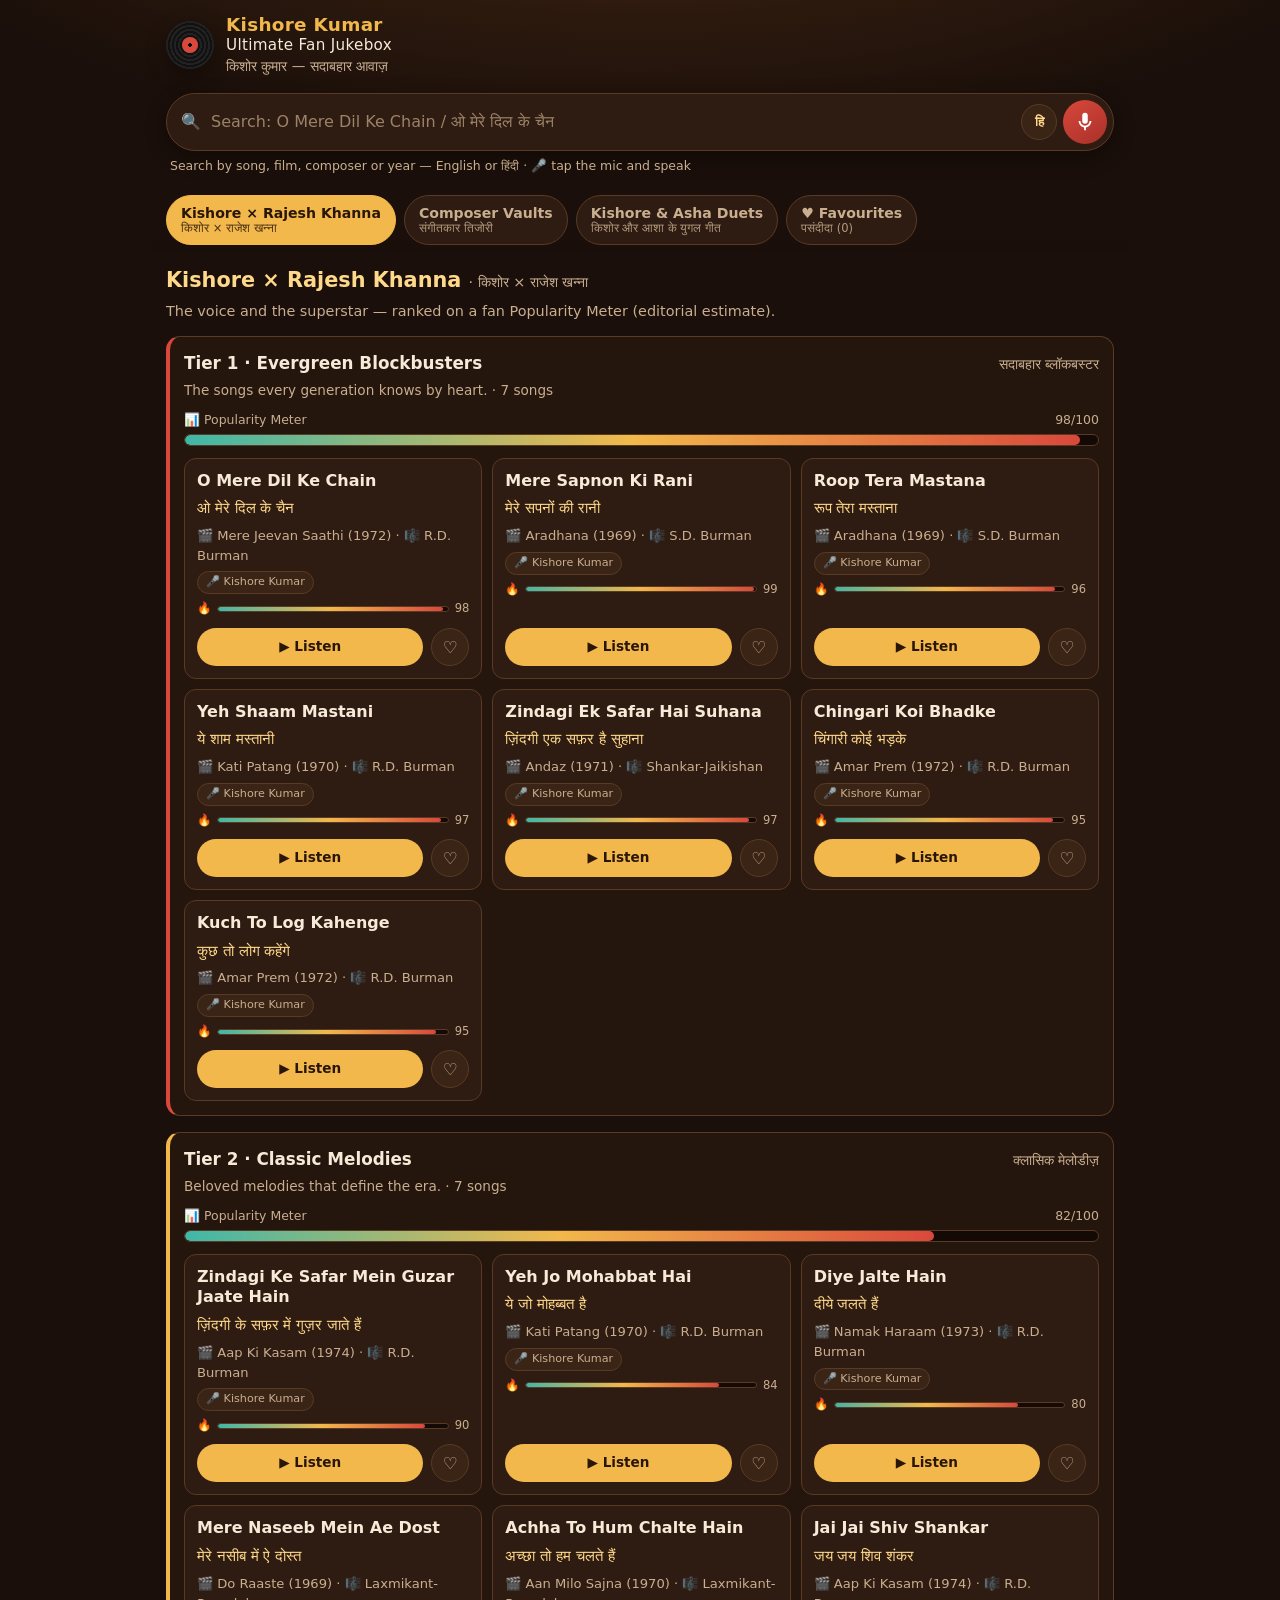
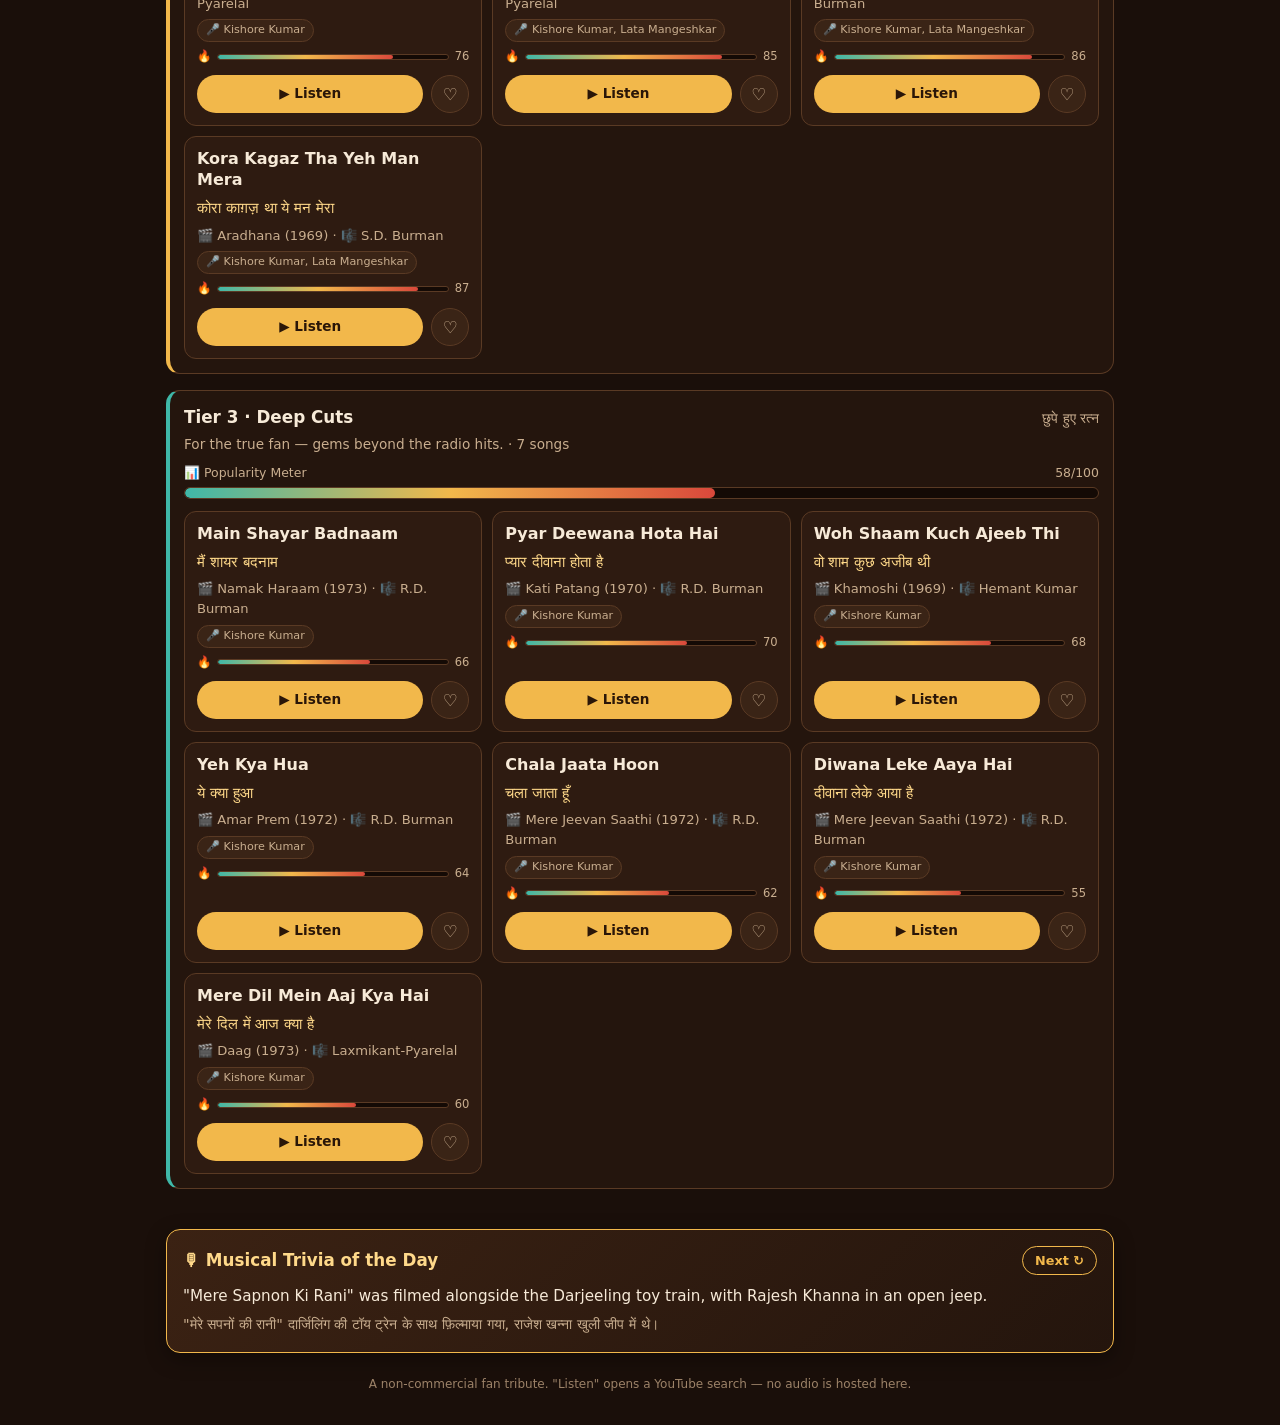
==== index.html @ 06e81169 "Add Kishore Kumar Jukebox PWA (app, search, voice search, offline)" ====
<!DOCTYPE html>
<html lang="en">
<head>
  <meta charset="UTF-8" />
  <meta name="viewport" content="width=device-width, initial-scale=1, viewport-fit=cover" />
  <title>Kishore Kumar Ultimate Fan Jukebox</title>
  <meta name="description" content="A fan-made jukebox of Kishore Kumar classics — Rajesh Khanna combos, R.D. Burman & Laxmikant-Pyarelal vaults, and Asha Bhosle duets." />
  <meta name="theme-color" content="#1a0f0a" />

  <!-- PWA -->
  <link rel="manifest" href="manifest.json" />
  <link rel="icon" type="image/png" sizes="192x192" href="icons/icon-192.png" />
  <link rel="apple-touch-icon" href="icons/icon-192.png" />
  <meta name="apple-mobile-web-app-capable" content="yes" />
  <meta name="apple-mobile-web-app-status-bar-style" content="black-translucent" />
  <meta name="apple-mobile-web-app-title" content="Kishore Jukebox" />

  <link rel="stylesheet" href="styles.css" />
</head>
<body>
  <a class="skip-link" href="#main">Skip to songs</a>

  <!-- ============ HEADER ============ -->
  <header class="app-header">
    <div class="brand">
      <div class="vinyl" aria-hidden="true"><span></span></div>
      <div>
        <h1>Kishore Kumar <span>Ultimate Fan Jukebox</span></h1>
        <p class="tagline" lang="hi">किशोर कुमार — सदाबहार आवाज़</p>
      </div>
    </div>
    <button id="installBtn" class="install-btn" hidden>⬇ Install App</button>
  </header>

  <!-- ============ SEARCH ============ -->
  <section class="search-wrap" aria-label="Search songs">
    <form id="searchForm" class="search-bar" role="search" autocomplete="off">
      <span class="search-icon" aria-hidden="true">🔍</span>
      <input
        id="searchInput"
        type="search"
        placeholder="Search: O Mere Dil Ke Chain / ओ मेरे दिल के चैन"
        aria-label="Search songs in English or Hindi"
        enterkeyhint="search"
      />
      <button type="button" id="clearBtn" class="icon-btn" aria-label="Clear search" hidden>✕</button>
      <button type="button" id="langBtn" class="lang-btn" aria-label="Voice language: Hindi" title="Voice language (tap to switch)">हि</button>
      <button type="button" id="micBtn" class="mic-btn" aria-label="Start voice search" title="Voice search">
        <svg viewBox="0 0 24 24" width="22" height="22" aria-hidden="true">
          <path fill="currentColor" d="M12 14a3 3 0 0 0 3-3V5a3 3 0 0 0-6 0v6a3 3 0 0 0 3 3Zm5-3a5 5 0 0 1-10 0H5a7 7 0 0 0 6 6.92V21h2v-3.08A7 7 0 0 0 19 11h-2Z"/>
        </svg>
        <span class="mic-ring" aria-hidden="true"></span>
      </button>
    </form>
    <p class="search-hint">Search by song, film, composer or year — English or हिंदी · 🎤 tap the mic and speak</p>
    <div id="voicePanel" class="voice-panel" hidden aria-live="polite">
      <div class="eq" aria-hidden="true"><i></i><i></i><i></i><i></i><i></i></div>
      <p id="voiceText" class="voice-text">Listening… बोलिए / speak now</p>
    </div>
  </section>

  <!-- ============ BUNDLE TABS ============ -->
  <nav class="tabs" role="tablist" aria-label="Bundles" id="tabs"></nav>

  <!-- ============ MAIN ============ -->
  <main id="main" class="content" tabindex="-1">
    <div id="view" aria-live="polite">
      <p class="loading">Loading the jukebox… 🎶</p>
    </div>
  </main>

  <!-- ============ TRIVIA ============ -->
  <section class="trivia" aria-labelledby="triviaTitle">
    <div class="trivia-head">
      <h2 id="triviaTitle">🎙 Musical Trivia of the Day</h2>
      <button id="nextTrivia" class="ghost-btn" aria-label="Show another trivia">Next ↻</button>
    </div>
    <p id="triviaText" class="trivia-text"></p>
    <p id="triviaTextHi" class="trivia-text hi" lang="hi"></p>
  </section>

  <footer class="app-footer">
    <p>A non-commercial fan tribute. "Listen" opens a YouTube search — no audio is hosted here.</p>
    <p id="netStatus" class="net-status"></p>
  </footer>

  <div id="toast" class="toast" role="status" aria-live="polite"></div>

  <script src="app.js" defer></script>
</body>
</html>
---- styles.css ----
/* =========================================================
   Kishore Kumar Ultimate Fan Jukebox — styles.css
   Retro vinyl / jukebox theme, mobile-first
   ========================================================= */

:root {
  --bg: #1a0f0a;
  --bg-2: #24150d;
  --card: #2e1b11;
  --card-2: #3a2416;
  --line: #5a3a24;
  --text: #f7ead8;
  --muted: #c9ae8f;
  --gold: #f2b84b;
  --gold-2: #ffd98a;
  --red: #d9483b;
  --teal: #3fb8a8;
  --pink: #e86a92;
  --radius: 14px;
  --shadow: 0 6px 20px rgba(0, 0, 0, 0.35);
  --font: "Segoe UI", Roboto, "Noto Sans", "Noto Sans Devanagari", "Mangal", system-ui, sans-serif;
}

* { box-sizing: border-box; }

html { -webkit-text-size-adjust: 100%; }

body {
  margin: 0;
  font-family: var(--font);
  color: var(--text);
  background:
    radial-gradient(1200px 500px at 50% -200px, #4a2a14 0%, transparent 70%),
    var(--bg);
  min-height: 100vh;
  line-height: 1.5;
  padding-bottom: env(safe-area-inset-bottom);
}

.skip-link {
  position: absolute; left: -999px; top: 8px;
  background: var(--gold); color: #000; padding: 8px 12px; border-radius: 8px; z-index: 100;
}
.skip-link:focus { left: 8px; }

button { font-family: inherit; cursor: pointer; }
:focus-visible { outline: 3px solid var(--gold-2); outline-offset: 2px; }

/* ---------- Header ---------- */
.app-header {
  display: flex; align-items: center; justify-content: space-between; gap: 12px;
  padding: calc(14px + env(safe-area-inset-top)) 16px 10px;
  max-width: 980px; margin: 0 auto;
}
.brand { display: flex; align-items: center; gap: 12px; min-width: 0; }
.brand h1 {
  margin: 0; font-size: 1.15rem; line-height: 1.2; color: var(--gold);
  letter-spacing: 0.3px;
}
.brand h1 span { display: block; color: var(--text); font-size: 0.95rem; font-weight: 500; }
.tagline { margin: 2px 0 0; color: var(--muted); font-size: 0.85rem; }

.vinyl {
  flex: 0 0 auto; width: 48px; height: 48px; border-radius: 50%;
  background: repeating-radial-gradient(circle, #111 0 2px, #222 2px 4px);
  display: grid; place-items: center; box-shadow: var(--shadow);
  animation: spin 6s linear infinite;
}
.vinyl span {
  width: 16px; height: 16px; border-radius: 50%;
  background: radial-gradient(circle, #000 0 2px, var(--red) 2px);
}
@keyframes spin { to { transform: rotate(360deg); } }

.install-btn {
  background: var(--gold); color: #2a1608; border: 0; border-radius: 999px;
  padding: 8px 14px; font-weight: 700; font-size: 0.85rem; white-space: nowrap;
}

/* ---------- Search ---------- */
.search-wrap { max-width: 980px; margin: 0 auto; padding: 6px 16px 4px; }
.search-bar {
  display: flex; align-items: center; gap: 6px;
  background: var(--card); border: 1px solid var(--line); border-radius: 999px;
  padding: 6px 6px 6px 14px; box-shadow: var(--shadow);
}
.search-bar:focus-within { border-color: var(--gold); }
.search-icon { opacity: 0.8; }
#searchInput {
  flex: 1; min-width: 0; background: transparent; border: 0; outline: none;
  color: var(--text); font-size: 1rem; padding: 8px 4px; font-family: inherit;
}
#searchInput::placeholder { color: #9c8268; }
#searchInput::-webkit-search-cancel-button { display: none; }

.icon-btn {
  background: transparent; border: 0; color: var(--muted); font-size: 1rem;
  width: 36px; height: 36px; border-radius: 50%;
}
.icon-btn:hover { background: var(--card-2); }

.mic-btn {
  position: relative; width: 44px; height: 44px; border-radius: 50%; border: 0;
  background: linear-gradient(145deg, var(--red), #a8302a); color: #fff;
  display: grid; place-items: center; flex: 0 0 auto;
}
.mic-ring {
  position: absolute; inset: 0; border-radius: 50%;
  border: 2px solid var(--red); opacity: 0;
}
.mic-btn.listening .mic-ring { animation: pulse 1.2s ease-out infinite; }
@keyframes pulse {
  0% { transform: scale(1); opacity: 0.8; }
  100% { transform: scale(1.7); opacity: 0; }
}
.search-hint { margin: 6px 4px 0; font-size: 0.78rem; color: var(--muted); }

/* ---------- Voice search ---------- */
.lang-btn {
  width: 36px; height: 36px; border-radius: 50%; flex: 0 0 auto;
  border: 1px solid var(--line); background: var(--card-2); color: var(--gold-2);
  font-size: 0.8rem; font-weight: 700;
}
.mic-btn.unsupported { background: #555; }
.voice-panel {
  display: flex; align-items: center; gap: 12px; margin-top: 8px;
  background: var(--card); border: 1px solid var(--red); border-radius: 12px; padding: 10px 14px;
}
.voice-panel[hidden] { display: none; }
.voice-text { margin: 0; font-size: 0.92rem; }
.eq { display: flex; align-items: flex-end; gap: 3px; height: 22px; }
.eq i { width: 4px; background: var(--red); border-radius: 2px; animation: eq 0.9s ease-in-out infinite; }
.eq i:nth-child(2) { animation-delay: .15s; } .eq i:nth-child(3) { animation-delay: .3s; }
.eq i:nth-child(4) { animation-delay: .45s; } .eq i:nth-child(5) { animation-delay: .6s; }
@keyframes eq { 0%,100% { height: 4px; } 50% { height: 22px; } }

/* ---------- Tabs ---------- */
.tabs {
  display: flex; gap: 8px; overflow-x: auto; scrollbar-width: none;
  max-width: 980px; margin: 12px auto 0; padding: 4px 16px 8px;
  position: sticky; top: 0; z-index: 10;
  background: linear-gradient(var(--bg) 80%, transparent);
}
.tabs::-webkit-scrollbar { display: none; }
.tab {
  flex: 0 0 auto; border: 1px solid var(--line); background: var(--card);
  color: var(--muted); border-radius: 999px; padding: 9px 14px; font-size: 0.88rem;
  font-weight: 600; text-align: left;
}
.tab small { display: block; font-weight: 400; font-size: 0.72rem; opacity: 0.85; }
.tab[aria-selected="true"] {
  background: var(--gold); color: #2a1608; border-color: var(--gold);
}

/* ---------- Content ---------- */
.content { max-width: 980px; margin: 0 auto; padding: 4px 16px 16px; outline: none; }
.loading, .empty { color: var(--muted); text-align: center; padding: 30px 0; }

.bundle-head { margin: 8px 0 14px; }
.bundle-head h2 { margin: 0; font-size: 1.3rem; color: var(--gold-2); }
.bundle-head p { margin: 4px 0 0; color: var(--muted); font-size: 0.9rem; }

.section {
  background: var(--bg-2); border: 1px solid var(--line); border-radius: var(--radius);
  padding: 14px; margin-bottom: 16px;
}
.section-head { display: flex; flex-wrap: wrap; align-items: baseline; justify-content: space-between; gap: 6px 12px; }
.section-head h3 { margin: 0; font-size: 1.05rem; }
.section-head .hi { color: var(--muted); font-size: 0.85rem; }
.section-desc { margin: 4px 0 10px; color: var(--muted); font-size: 0.85rem; }

/* Popularity meter (tier-level) */
.meter { margin: 8px 0 12px; }
.meter-label { display: flex; justify-content: space-between; font-size: 0.78rem; color: var(--muted); margin-bottom: 4px; }
.meter-track {
  height: 12px; border-radius: 999px; background: #140a05; border: 1px solid var(--line);
  overflow: hidden;
}
.meter-fill {
  height: 100%; width: 0; border-radius: inherit;
  background: linear-gradient(90deg, var(--teal), var(--gold), var(--red));
  transition: width 0.9s cubic-bezier(.2,.8,.2,1);
}

/* Tier accent colors */
.tier-1 { border-left: 4px solid var(--red); }
.tier-2 { border-left: 4px solid var(--gold); }
.tier-3 { border-left: 4px solid var(--teal); }
.mood-playful { border-left: 4px solid var(--gold); }
.mood-romantic { border-left: 4px solid var(--pink); }
.vol-a { border-left: 4px solid var(--red); }
.vol-b { border-left: 4px solid var(--teal); }

/* Song grid */
.song-grid { display: grid; grid-template-columns: 1fr; gap: 10px; margin: 0; padding: 0; list-style: none; }
@media (min-width: 640px) { .song-grid { grid-template-columns: 1fr 1fr; } }
@media (min-width: 920px) { .song-grid { grid-template-columns: 1fr 1fr 1fr; } }

.song {
  background: var(--card); border: 1px solid var(--line); border-radius: 12px;
  padding: 12px; display: flex; flex-direction: column; gap: 6px; min-width: 0;
}
.song-title { margin: 0; font-size: 1rem; font-weight: 700; line-height: 1.3; }
.song-hi { margin: 0; color: var(--gold-2); font-size: 0.95rem; }
.song-meta { margin: 0; color: var(--muted); font-size: 0.82rem; }
.chips { display: flex; flex-wrap: wrap; gap: 4px; }
.chip {
  font-size: 0.7rem; padding: 2px 8px; border-radius: 999px;
  background: var(--card-2); color: var(--muted); border: 1px solid var(--line);
}
.mini-meter { display: flex; align-items: center; gap: 6px; font-size: 0.72rem; color: var(--muted); }
.mini-meter .meter-track { flex: 1; height: 6px; }

.song-actions { display: flex; gap: 8px; margin-top: auto; padding-top: 4px; }
.play-btn {
  flex: 1; text-align: center; text-decoration: none; font-weight: 700; font-size: 0.85rem;
  background: var(--gold); color: #2a1608; border-radius: 999px; padding: 8px 10px;
}
.play-btn:hover { background: var(--gold-2); }
.fav-btn {
  width: 38px; height: 38px; border-radius: 50%; border: 1px solid var(--line);
  background: var(--card-2); color: var(--muted); font-size: 1.05rem;
}
.fav-btn[aria-pressed="true"] { color: var(--pink); border-color: var(--pink); }

mark { background: rgba(242, 184, 75, 0.35); color: inherit; border-radius: 3px; padding: 0 1px; }

/* ---------- Trivia ---------- */
.trivia {
  max-width: 948px; margin: 8px auto 0; padding: 16px;
  background: linear-gradient(135deg, #3b2213, #24150d);
  border: 1px solid var(--gold); border-radius: var(--radius);
  box-shadow: var(--shadow);
  margin-left: 16px; margin-right: 16px;
}
@media (min-width: 980px) { .trivia { margin-left: auto; margin-right: auto; } }
.trivia-head { display: flex; align-items: center; justify-content: space-between; gap: 8px; }
.trivia h2 { margin: 0; font-size: 1.05rem; color: var(--gold-2); }
.trivia-text { margin: 10px 0 0; font-size: 0.95rem; }
.trivia-text.hi { color: var(--muted); font-size: 0.9rem; margin-top: 6px; }
.ghost-btn {
  background: transparent; border: 1px solid var(--gold); color: var(--gold);
  border-radius: 999px; padding: 6px 12px; font-size: 0.8rem; font-weight: 600;
}

/* ---------- Footer & toast ---------- */
.app-footer { max-width: 980px; margin: 0 auto; padding: 18px 16px 28px; text-align: center; color: #9c8268; font-size: 0.75rem; }
.app-footer p { margin: 4px 0; }
.net-status.offline { color: var(--red); font-weight: 700; }

.toast {
  position: fixed; left: 50%; bottom: calc(20px + env(safe-area-inset-bottom));
  transform: translateX(-50%) translateY(120%); opacity: 0;
  background: #000; color: #fff; padding: 10px 16px; border-radius: 999px;
  font-size: 0.88rem; max-width: calc(100% - 32px); text-align: center;
  transition: transform .25s, opacity .25s; z-index: 50; border: 1px solid var(--gold);
}
.toast.show { transform: translateX(-50%) translateY(0); opacity: 1; }

@media (prefers-reduced-motion: reduce) {
  .vinyl, .mic-btn.listening .mic-ring { animation: none; }
  .meter-fill { transition: none; }
}
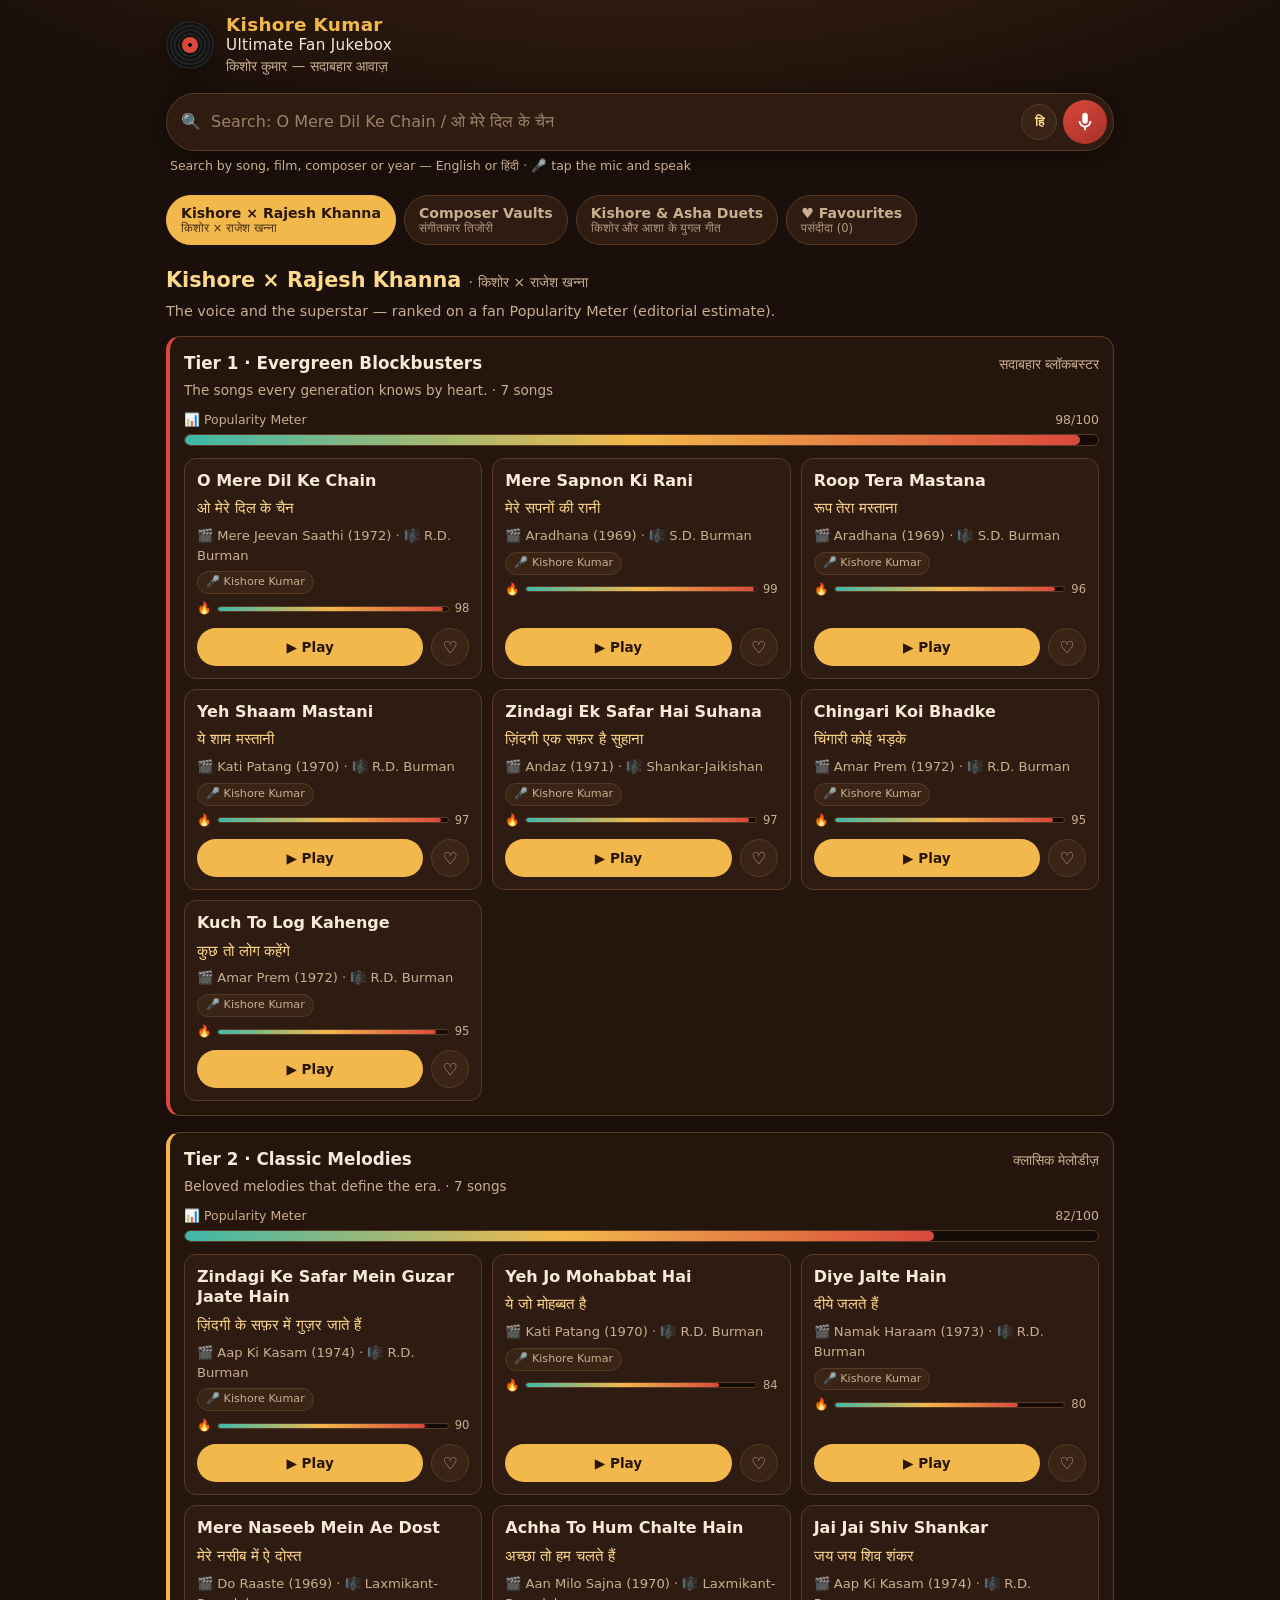
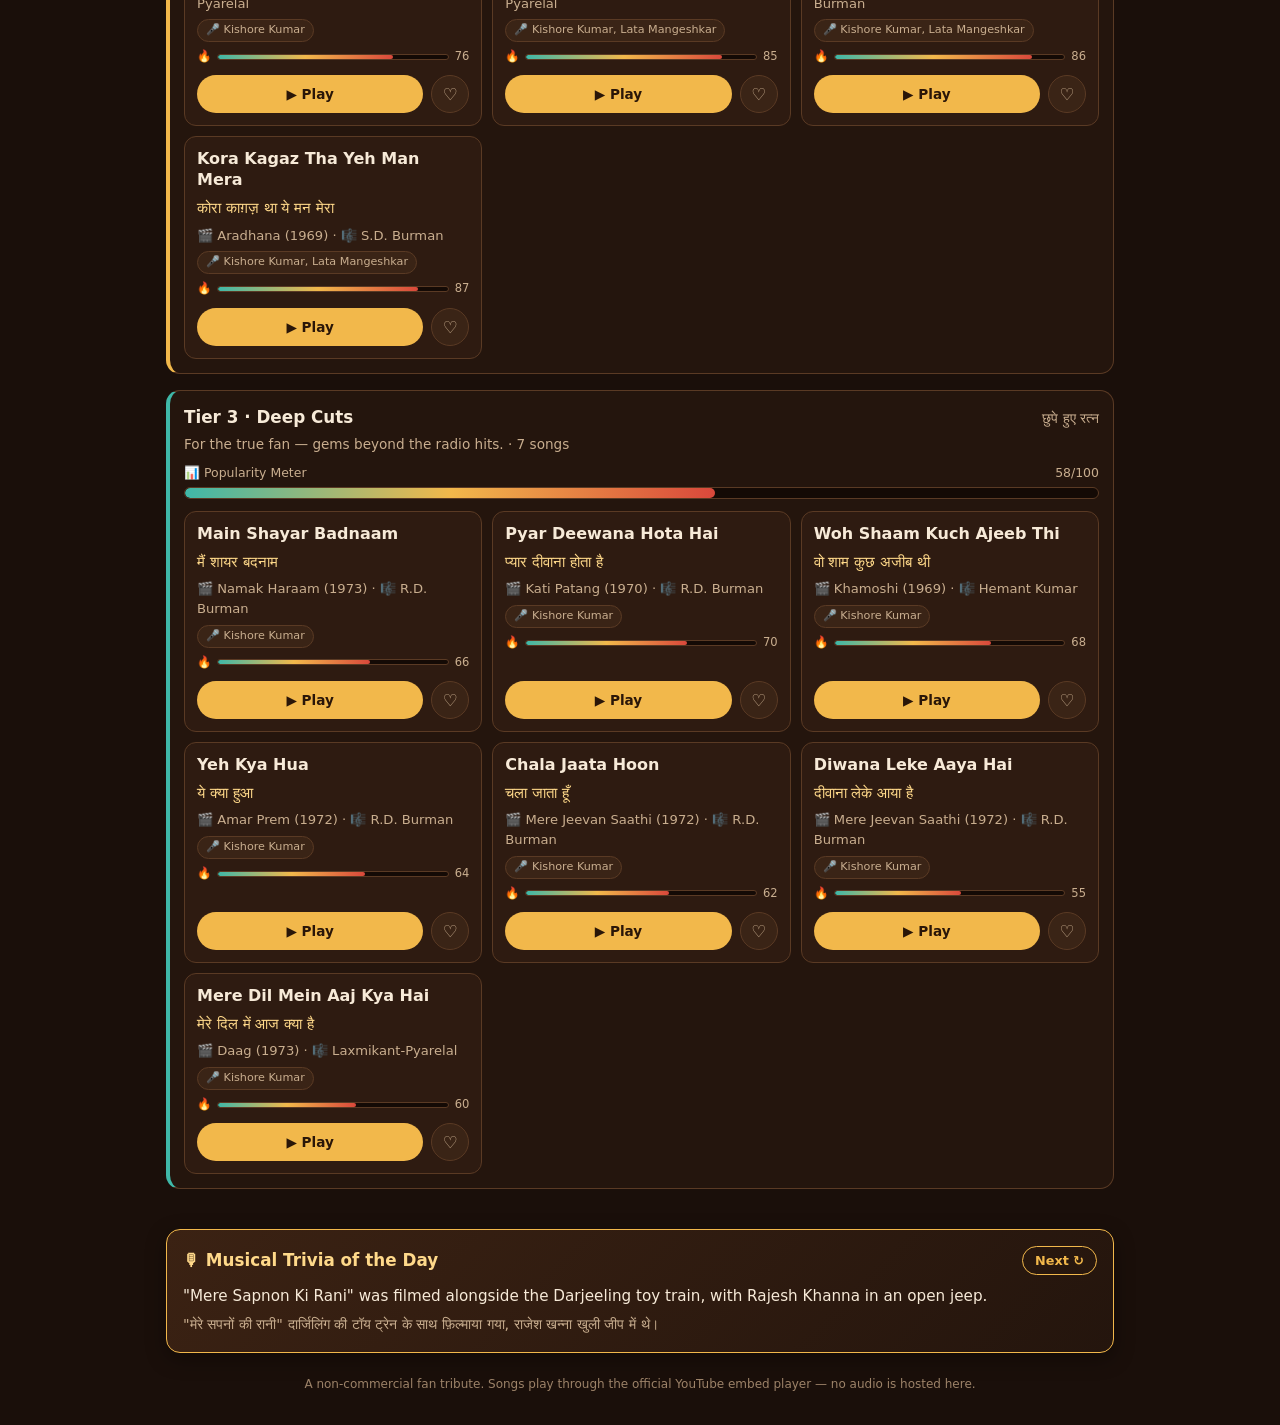
==== commit e6992877: "In-app YouTube player: Play button plays the song directly (v1.1.0)" ====
--- a/index.html
+++ b/index.html
@@ -80,9 +80,29 @@
   </section>
 
   <footer class="app-footer">
-    <p>A non-commercial fan tribute. "Listen" opens a YouTube search — no audio is hosted here.</p>
+    <p>A non-commercial fan tribute. Songs play through the official YouTube embed player — no audio is hosted here.</p>
     <p id="netStatus" class="net-status"></p>
   </footer>
+
+  <!-- ============ NOW PLAYING (YouTube embed player) ============ -->
+  <section id="player" class="player" hidden aria-label="Now playing">
+    <div class="player-video" id="playerVideo">
+      <div id="ytFrame"></div>
+    </div>
+    <div class="player-bar">
+      <div class="player-info">
+        <p id="npTitle" class="np-title">—</p>
+        <p id="npSub" class="np-sub" lang="hi">—</p>
+      </div>
+      <div class="player-ctrls">
+        <button id="npPrev" class="pc-btn" aria-label="Previous song">⏮</button>
+        <button id="npToggle" class="pc-btn pc-main" aria-label="Pause">⏸</button>
+        <button id="npNext" class="pc-btn" aria-label="Next song">⏭</button>
+        <button id="npClose" class="pc-btn" aria-label="Close player">✕</button>
+      </div>
+    </div>
+    <p id="npError" class="np-error" hidden></p>
+  </section>
 
   <div id="toast" class="toast" role="status" aria-live="polite"></div>
 
--- a/styles.css
+++ b/styles.css
@@ -214,7 +214,7 @@
 .song-actions { display: flex; gap: 8px; margin-top: auto; padding-top: 4px; }
 .play-btn {
   flex: 1; text-align: center; text-decoration: none; font-weight: 700; font-size: 0.85rem;
-  background: var(--gold); color: #2a1608; border-radius: 999px; padding: 8px 10px;
+  background: var(--gold); color: #2a1608; border-radius: 999px; padding: 8px 10px; border: 0;
 }
 .play-btn:hover { background: var(--gold-2); }
 .fav-btn {
@@ -243,11 +243,47 @@
   border-radius: 999px; padding: 6px 12px; font-size: 0.8rem; font-weight: 600;
 }
 
+/* ---------- Now Playing player ---------- */
+body.has-player { padding-bottom: 360px; }
+.player {
+  position: fixed; left: 0; right: 0; bottom: 0; z-index: 40;
+  background: #120905; border-top: 2px solid var(--gold);
+  box-shadow: 0 -8px 24px rgba(0,0,0,.5);
+  padding-bottom: env(safe-area-inset-bottom);
+}
+.player[hidden] { display: none; }
+.player-video {
+  max-width: 480px; margin: 0 auto; aspect-ratio: 16 / 9; background: #000;
+}
+.player-video iframe, .player-video #ytFrame { width: 100%; height: 100%; display: block; border: 0; }
+.player-bar {
+  max-width: 980px; margin: 0 auto; display: flex; align-items: center; gap: 10px;
+  padding: 8px 12px;
+}
+.player-info { flex: 1; min-width: 0; }
+.np-title, .np-sub { margin: 0; white-space: nowrap; overflow: hidden; text-overflow: ellipsis; }
+.np-title { font-weight: 700; font-size: .95rem; color: var(--gold-2); }
+.np-sub { font-size: .8rem; color: var(--muted); }
+.player-ctrls { display: flex; gap: 6px; flex: 0 0 auto; }
+.pc-btn {
+  width: 38px; height: 38px; border-radius: 50%; border: 1px solid var(--line);
+  background: var(--card); color: var(--text); font-size: .95rem;
+}
+.pc-main { background: var(--gold); color: #2a1608; border-color: var(--gold); }
+.np-error { margin: 0 auto; max-width: 980px; padding: 0 12px 10px; font-size: .85rem; color: var(--gold-2); }
+.np-error a { color: var(--gold); font-weight: 700; }
+.song.playing { border-color: var(--gold); box-shadow: 0 0 0 2px rgba(242,184,75,.35); }
+.song.playing .play-btn { background: var(--red); color: #fff; }
+.yt-link { font-size: .72rem; color: var(--muted); text-decoration: none; align-self: center; white-space: nowrap; }
+.yt-link:hover { color: var(--gold); }
+@media (max-width: 420px) { .pc-btn { width: 34px; height: 34px; } }
+
 /* ---------- Footer & toast ---------- */
 .app-footer { max-width: 980px; margin: 0 auto; padding: 18px 16px 28px; text-align: center; color: #9c8268; font-size: 0.75rem; }
 .app-footer p { margin: 4px 0; }
 .net-status.offline { color: var(--red); font-weight: 700; }
 
+body.has-player .toast { bottom: calc(130px + env(safe-area-inset-bottom)); }
 .toast {
   position: fixed; left: 50%; bottom: calc(20px + env(safe-area-inset-bottom));
   transform: translateX(-50%) translateY(120%); opacity: 0;
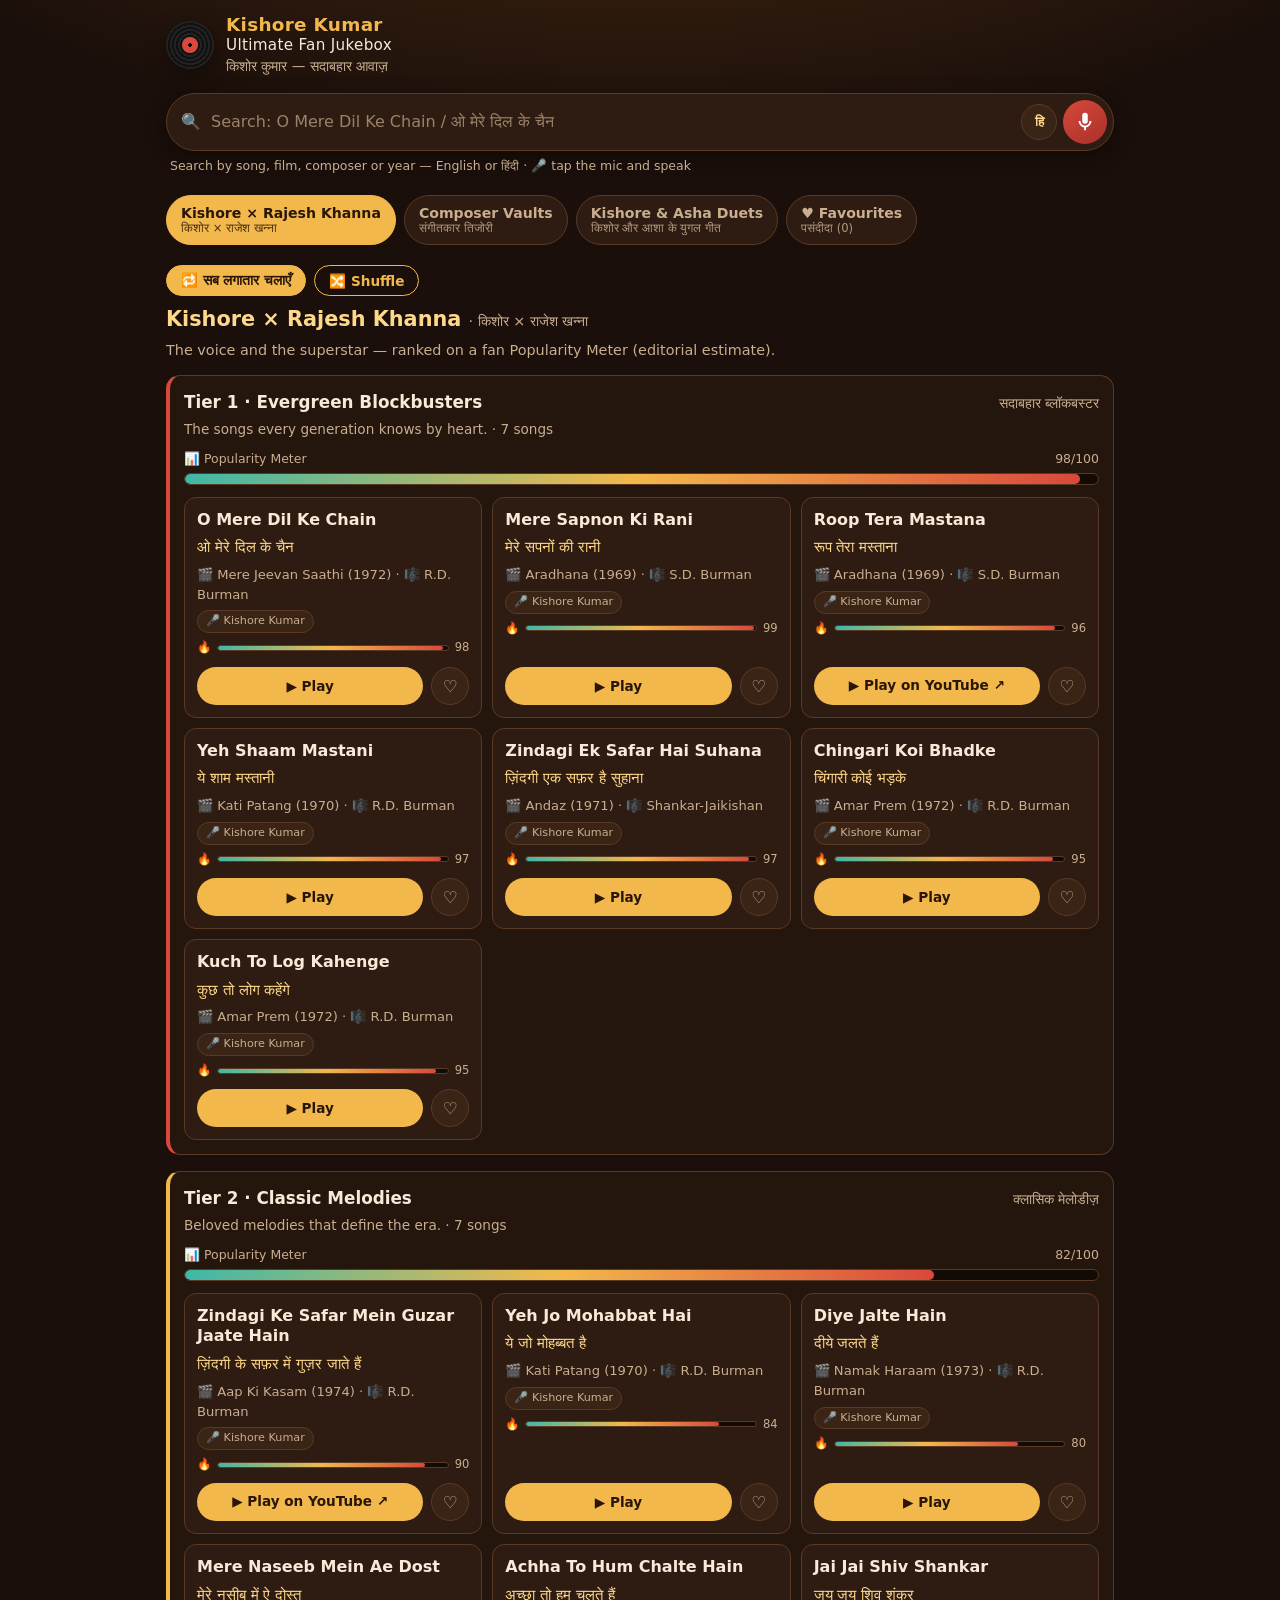
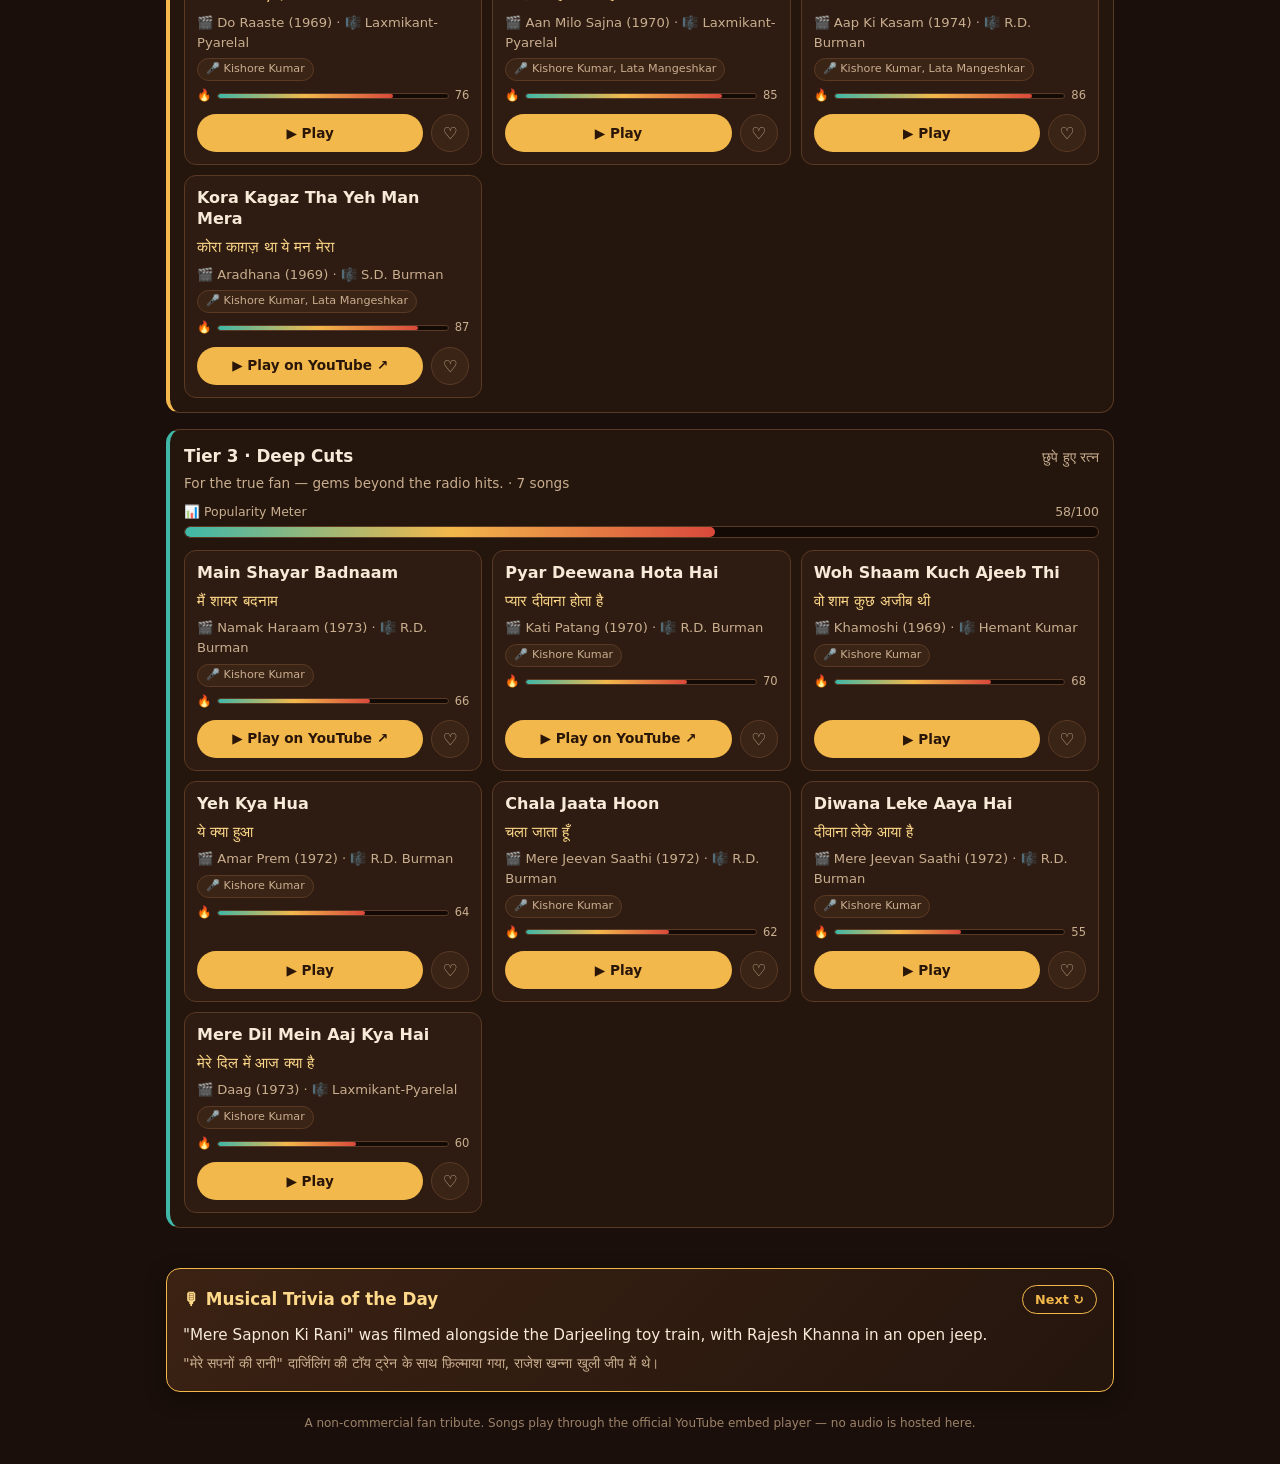
==== commit d8603b48: "Single/Continuous mode, Play-all & Shuffle, block YouTube's own next video (v1.3.0)" ====
--- a/index.html
+++ b/index.html
@@ -93,6 +93,7 @@
       <div class="player-info">
         <p id="npTitle" class="np-title">—</p>
         <p id="npSub" class="np-sub" lang="hi">—</p>
+        <button id="npMode" class="mode-btn" aria-pressed="true">🔁 लगातार (Continuous)</button>
       </div>
       <div class="player-ctrls">
         <button id="npPrev" class="pc-btn" aria-label="Previous song">⏮</button>
--- a/styles.css
+++ b/styles.css
@@ -278,6 +278,19 @@
 .yt-link:hover { color: var(--gold); }
 @media (max-width: 420px) { .pc-btn { width: 34px; height: 34px; } }
 
+/* Mode toggle + Play-all */
+.mode-btn {
+  margin-top: 4px; padding: 3px 10px; font-size: .75rem; font-weight: 700;
+  background: var(--card-2); color: var(--gold-2); border: 1px solid var(--gold); border-radius: 999px;
+}
+.mode-btn[aria-pressed="false"] { color: var(--muted); border-color: var(--line); }
+.play-all { display: flex; gap: 8px; flex-wrap: wrap; margin-bottom: 8px; }
+.play-all button {
+  border: 1px solid var(--gold); background: transparent; color: var(--gold);
+  border-radius: 999px; padding: 6px 14px; font-weight: 700; font-size: .85rem;
+}
+.play-all button:first-child { background: var(--gold); color: #2a1608; }
+
 /* ---------- Footer & toast ---------- */
 .app-footer { max-width: 980px; margin: 0 auto; padding: 18px 16px 28px; text-align: center; color: #9c8268; font-size: 0.75rem; }
 .app-footer p { margin: 4px 0; }
